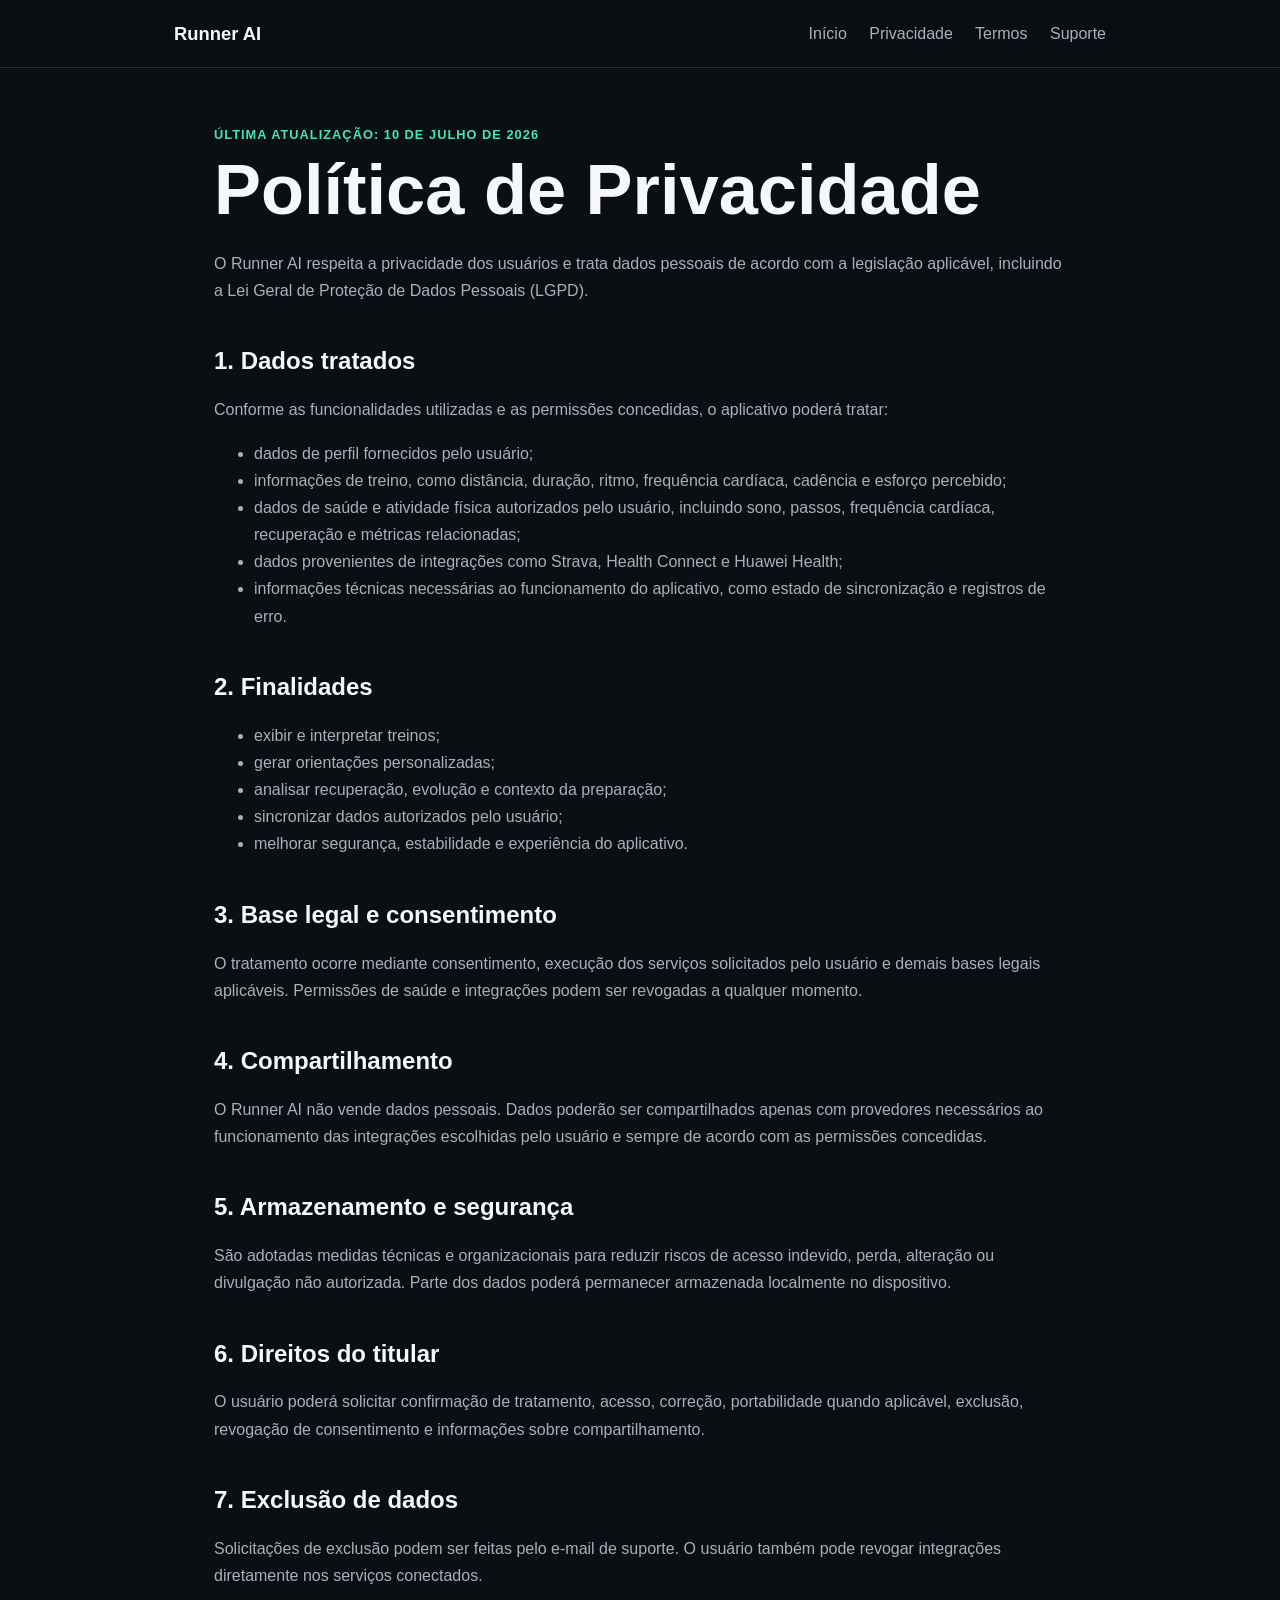
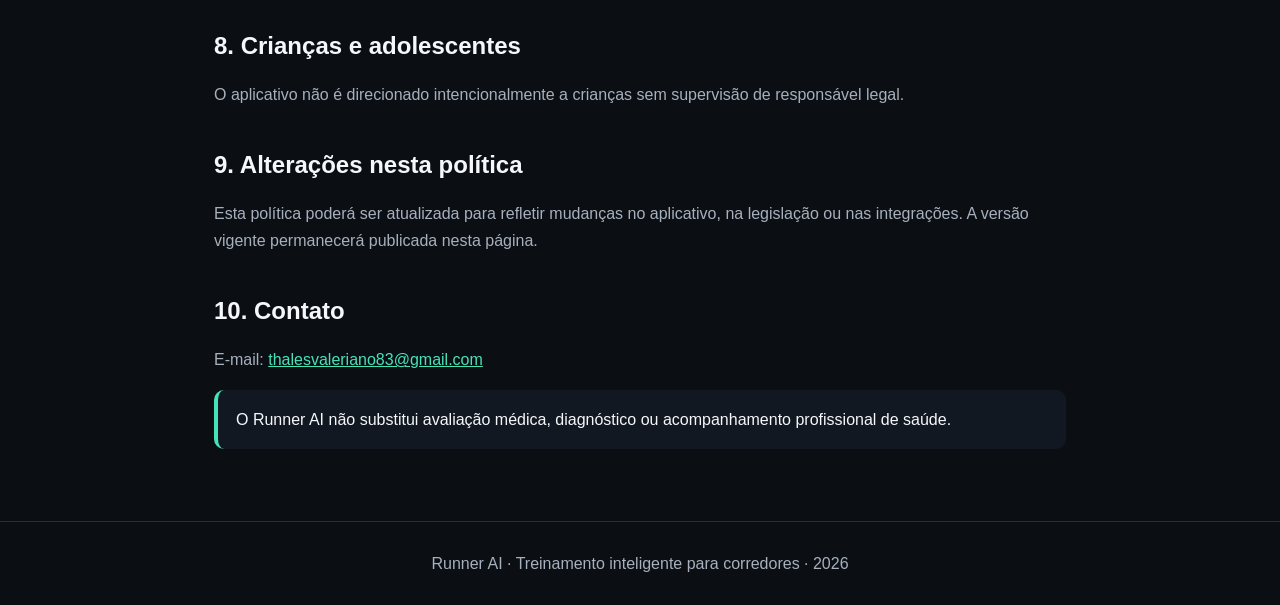
==== privacy-policy.html @ c200697f "Add files via upload" ====
<!DOCTYPE html>
<html lang="pt-BR">
<head>
  <meta charset="UTF-8">
  <meta name="viewport" content="width=device-width, initial-scale=1.0">
  <title>Política de Privacidade · Runner AI</title>
  <link rel="stylesheet" href="style.css">
</head>
<body>
<header>
  <nav>
    <div class="brand">Runner AI</div>
    <div class="links">
      <a href="index.html">Início</a>
      <a href="privacy-policy.html">Privacidade</a>
      <a href="terms.html">Termos</a>
      <a href="support.html">Suporte</a>
    </div>
  </nav>
</header>

<main>
  <div class="badge">Última atualização: 10 de julho de 2026</div>
  <h1>Política de Privacidade</h1>

  <p>O Runner AI respeita a privacidade dos usuários e trata dados pessoais de acordo com a legislação aplicável, incluindo a Lei Geral de Proteção de Dados Pessoais (LGPD).</p>

  <h2>1. Dados tratados</h2>
  <p>Conforme as funcionalidades utilizadas e as permissões concedidas, o aplicativo poderá tratar:</p>
  <ul>
    <li>dados de perfil fornecidos pelo usuário;</li>
    <li>informações de treino, como distância, duração, ritmo, frequência cardíaca, cadência e esforço percebido;</li>
    <li>dados de saúde e atividade física autorizados pelo usuário, incluindo sono, passos, frequência cardíaca, recuperação e métricas relacionadas;</li>
    <li>dados provenientes de integrações como Strava, Health Connect e Huawei Health;</li>
    <li>informações técnicas necessárias ao funcionamento do aplicativo, como estado de sincronização e registros de erro.</li>
  </ul>

  <h2>2. Finalidades</h2>
  <ul>
    <li>exibir e interpretar treinos;</li>
    <li>gerar orientações personalizadas;</li>
    <li>analisar recuperação, evolução e contexto da preparação;</li>
    <li>sincronizar dados autorizados pelo usuário;</li>
    <li>melhorar segurança, estabilidade e experiência do aplicativo.</li>
  </ul>

  <h2>3. Base legal e consentimento</h2>
  <p>O tratamento ocorre mediante consentimento, execução dos serviços solicitados pelo usuário e demais bases legais aplicáveis. Permissões de saúde e integrações podem ser revogadas a qualquer momento.</p>

  <h2>4. Compartilhamento</h2>
  <p>O Runner AI não vende dados pessoais. Dados poderão ser compartilhados apenas com provedores necessários ao funcionamento das integrações escolhidas pelo usuário e sempre de acordo com as permissões concedidas.</p>

  <h2>5. Armazenamento e segurança</h2>
  <p>São adotadas medidas técnicas e organizacionais para reduzir riscos de acesso indevido, perda, alteração ou divulgação não autorizada. Parte dos dados poderá permanecer armazenada localmente no dispositivo.</p>

  <h2>6. Direitos do titular</h2>
  <p>O usuário poderá solicitar confirmação de tratamento, acesso, correção, portabilidade quando aplicável, exclusão, revogação de consentimento e informações sobre compartilhamento.</p>

  <h2>7. Exclusão de dados</h2>
  <p>Solicitações de exclusão podem ser feitas pelo e-mail de suporte. O usuário também pode revogar integrações diretamente nos serviços conectados.</p>

  <h2>8. Crianças e adolescentes</h2>
  <p>O aplicativo não é direcionado intencionalmente a crianças sem supervisão de responsável legal.</p>

  <h2>9. Alterações nesta política</h2>
  <p>Esta política poderá ser atualizada para refletir mudanças no aplicativo, na legislação ou nas integrações. A versão vigente permanecerá publicada nesta página.</p>

  <h2>10. Contato</h2>
  <p>E-mail: <a href="mailto:thalesvaleriano83@gmail.com">thalesvaleriano83@gmail.com</a></p>

  <div class="notice">O Runner AI não substitui avaliação médica, diagnóstico ou acompanhamento profissional de saúde.</div>
</main>
<footer>
  Runner AI · Treinamento inteligente para corredores · 2026
</footer>

</body>
</html>
---- style.css ----
:root {
  --bg: #0b0f14;
  --panel: #121821;
  --text: #f5f7fa;
  --muted: #a7b0bd;
  --accent: #46e3b7;
  --border: #25303d;
}
* { box-sizing: border-box; }
body {
  margin: 0;
  font-family: Inter, Arial, Helvetica, sans-serif;
  background: var(--bg);
  color: var(--text);
  line-height: 1.7;
}
header {
  border-bottom: 1px solid var(--border);
  background: rgba(11,15,20,.96);
  position: sticky;
  top: 0;
}
nav {
  max-width: 980px;
  margin: 0 auto;
  padding: 18px 24px;
  display: flex;
  align-items: center;
  justify-content: space-between;
  gap: 20px;
}
.brand { font-weight: 800; font-size: 1.15rem; }
.links a {
  color: var(--muted);
  text-decoration: none;
  margin-left: 18px;
}
.links a:hover { color: var(--accent); }
main {
  max-width: 900px;
  margin: 0 auto;
  padding: 56px 24px 72px;
}
.hero {
  background: linear-gradient(135deg, #121821, #0f241f);
  border: 1px solid var(--border);
  border-radius: 24px;
  padding: 48px;
}
h1, h2, h3 { line-height: 1.25; }
h1 { font-size: clamp(2.2rem, 6vw, 4.4rem); margin: 0 0 14px; }
h2 { margin-top: 42px; }
p, li { color: var(--muted); }
.badge {
  color: var(--accent);
  font-weight: 700;
  letter-spacing: .08em;
  text-transform: uppercase;
  font-size: .8rem;
}
.card-grid {
  display: grid;
  grid-template-columns: repeat(auto-fit, minmax(220px, 1fr));
  gap: 18px;
  margin-top: 30px;
}
.card {
  background: var(--panel);
  border: 1px solid var(--border);
  border-radius: 18px;
  padding: 22px;
}
a { color: var(--accent); }
footer {
  border-top: 1px solid var(--border);
  color: var(--muted);
  text-align: center;
  padding: 28px 20px;
}
.notice {
  border-left: 4px solid var(--accent);
  background: var(--panel);
  padding: 16px 18px;
  border-radius: 10px;
}
@media (max-width: 680px) {
  nav { align-items: flex-start; flex-direction: column; }
  .links a { margin: 0 14px 0 0; }
  .hero { padding: 30px 24px; }
}
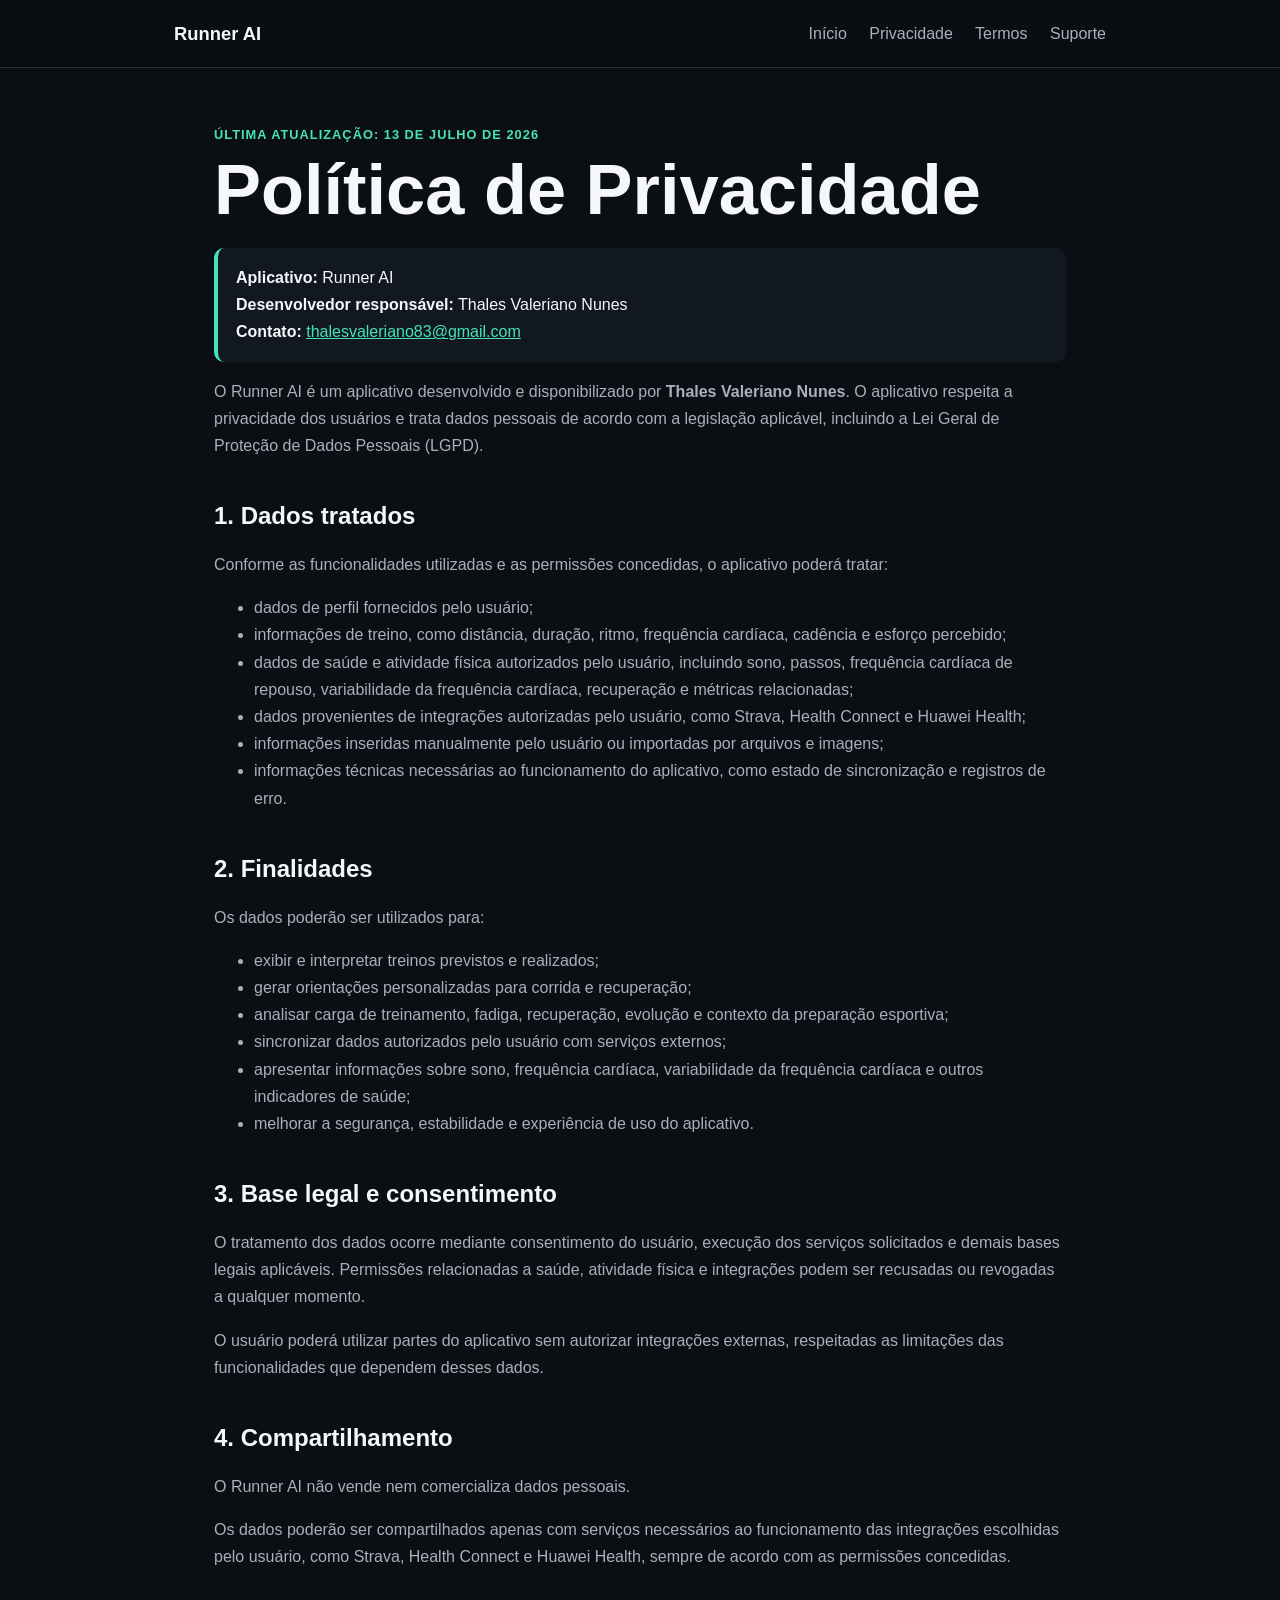
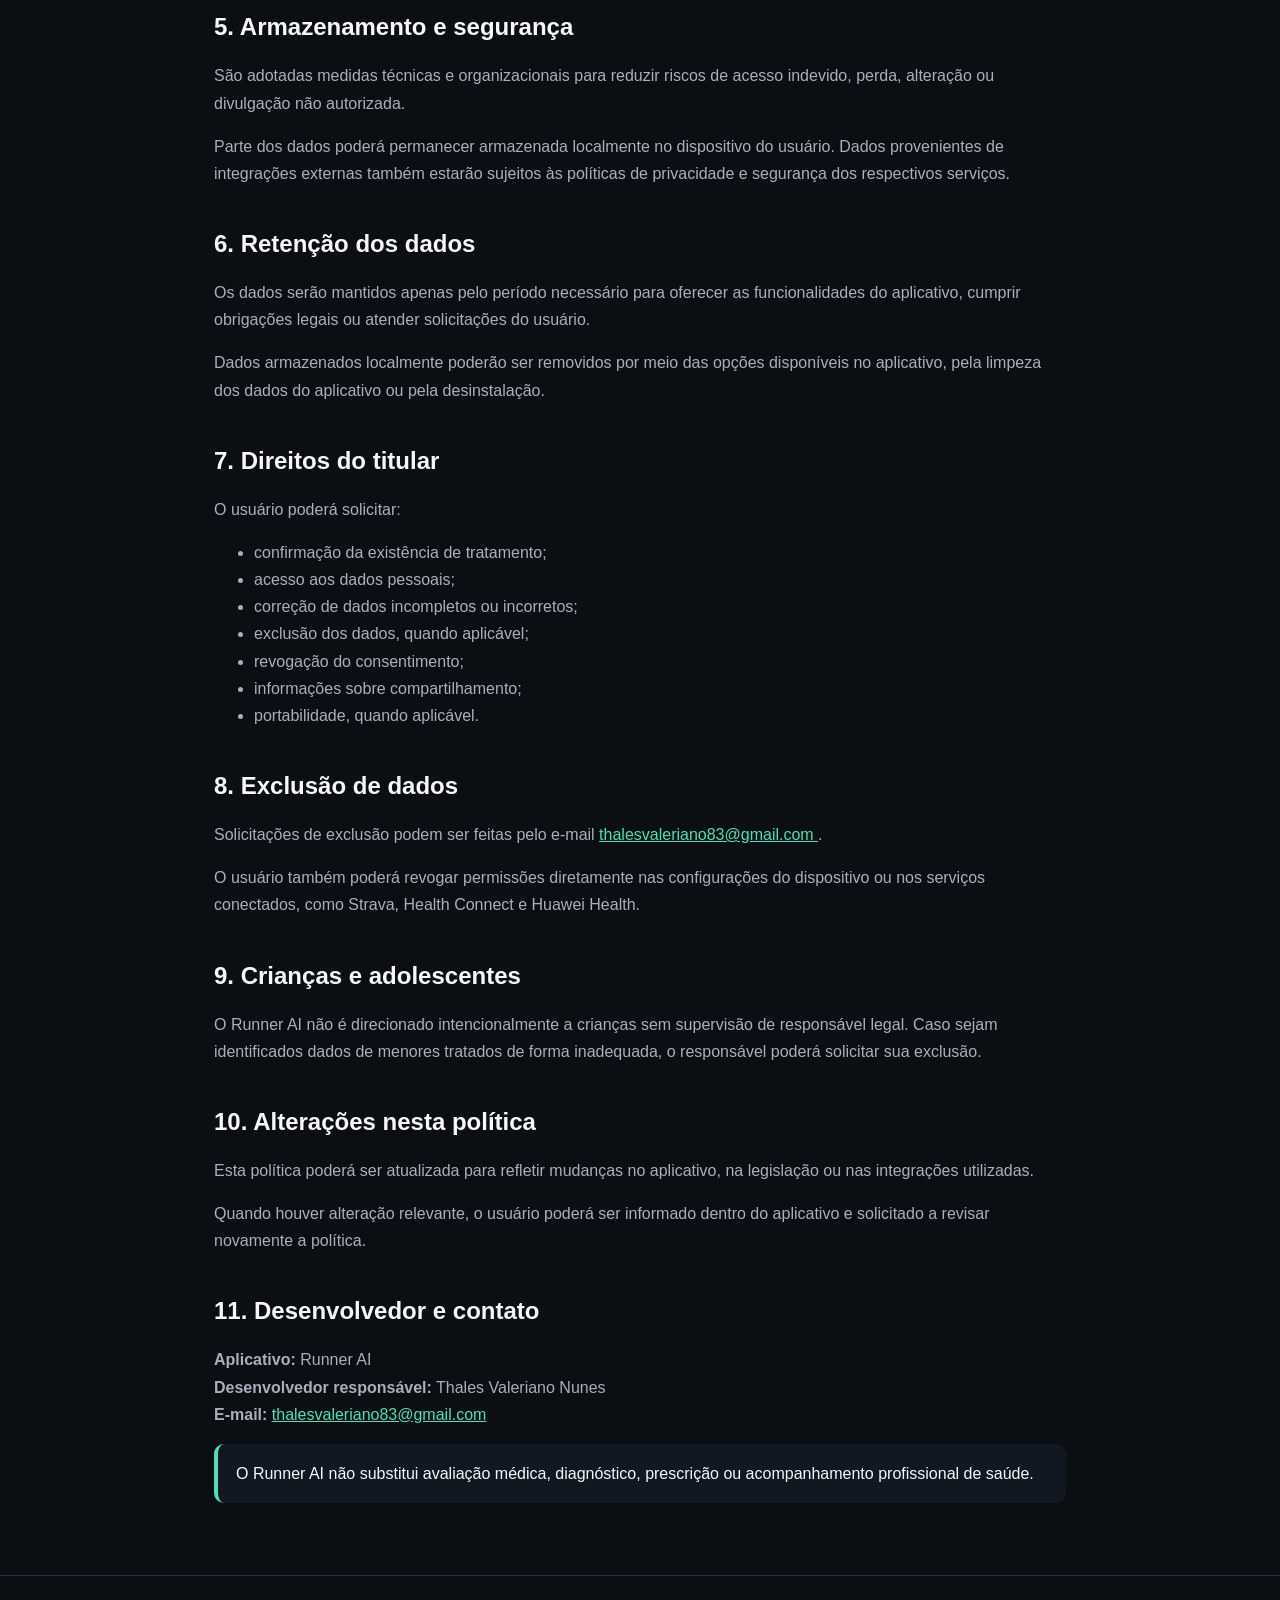
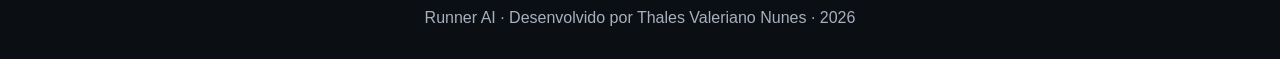
==== commit acc12bee: "Update privacy-policy.html" ====
--- a/privacy-policy.html
+++ b/privacy-policy.html
@@ -6,10 +6,12 @@
   <title>Política de Privacidade · Runner AI</title>
   <link rel="stylesheet" href="style.css">
 </head>
+
 <body>
 <header>
   <nav>
     <div class="brand">Runner AI</div>
+
     <div class="links">
       <a href="index.html">Início</a>
       <a href="privacy-policy.html">Privacidade</a>
@@ -20,58 +22,219 @@
 </header>
 
 <main>
-  <div class="badge">Última atualização: 10 de julho de 2026</div>
+  <div class="badge">
+    Última atualização: 13 de julho de 2026
+  </div>
+
   <h1>Política de Privacidade</h1>
 
-  <p>O Runner AI respeita a privacidade dos usuários e trata dados pessoais de acordo com a legislação aplicável, incluindo a Lei Geral de Proteção de Dados Pessoais (LGPD).</p>
+  <div class="notice">
+    <strong>Aplicativo:</strong> Runner AI<br>
+    <strong>Desenvolvedor responsável:</strong> Thales Valeriano Nunes<br>
+    <strong>Contato:</strong>
+    <a href="mailto:thalesvaleriano83@gmail.com">
+      thalesvaleriano83@gmail.com
+    </a>
+  </div>
+
+  <p>
+    O Runner AI é um aplicativo desenvolvido e disponibilizado por
+    <strong>Thales Valeriano Nunes</strong>. O aplicativo respeita a
+    privacidade dos usuários e trata dados pessoais de acordo com a
+    legislação aplicável, incluindo a Lei Geral de Proteção de Dados
+    Pessoais (LGPD).
+  </p>
 
   <h2>1. Dados tratados</h2>
-  <p>Conforme as funcionalidades utilizadas e as permissões concedidas, o aplicativo poderá tratar:</p>
+
+  <p>
+    Conforme as funcionalidades utilizadas e as permissões concedidas,
+    o aplicativo poderá tratar:
+  </p>
+
   <ul>
     <li>dados de perfil fornecidos pelo usuário;</li>
-    <li>informações de treino, como distância, duração, ritmo, frequência cardíaca, cadência e esforço percebido;</li>
-    <li>dados de saúde e atividade física autorizados pelo usuário, incluindo sono, passos, frequência cardíaca, recuperação e métricas relacionadas;</li>
-    <li>dados provenientes de integrações como Strava, Health Connect e Huawei Health;</li>
-    <li>informações técnicas necessárias ao funcionamento do aplicativo, como estado de sincronização e registros de erro.</li>
+
+    <li>
+      informações de treino, como distância, duração, ritmo,
+      frequência cardíaca, cadência e esforço percebido;
+    </li>
+
+    <li>
+      dados de saúde e atividade física autorizados pelo usuário,
+      incluindo sono, passos, frequência cardíaca de repouso,
+      variabilidade da frequência cardíaca, recuperação e métricas
+      relacionadas;
+    </li>
+
+    <li>
+      dados provenientes de integrações autorizadas pelo usuário,
+      como Strava, Health Connect e Huawei Health;
+    </li>
+
+    <li>
+      informações inseridas manualmente pelo usuário ou importadas
+      por arquivos e imagens;
+    </li>
+
+    <li>
+      informações técnicas necessárias ao funcionamento do aplicativo,
+      como estado de sincronização e registros de erro.
+    </li>
   </ul>
 
   <h2>2. Finalidades</h2>
+
+  <p>Os dados poderão ser utilizados para:</p>
+
   <ul>
-    <li>exibir e interpretar treinos;</li>
-    <li>gerar orientações personalizadas;</li>
-    <li>analisar recuperação, evolução e contexto da preparação;</li>
-    <li>sincronizar dados autorizados pelo usuário;</li>
-    <li>melhorar segurança, estabilidade e experiência do aplicativo.</li>
+    <li>exibir e interpretar treinos previstos e realizados;</li>
+
+    <li>gerar orientações personalizadas para corrida e recuperação;</li>
+
+    <li>
+      analisar carga de treinamento, fadiga, recuperação, evolução e
+      contexto da preparação esportiva;
+    </li>
+
+    <li>
+      sincronizar dados autorizados pelo usuário com serviços externos;
+    </li>
+
+    <li>
+      apresentar informações sobre sono, frequência cardíaca,
+      variabilidade da frequência cardíaca e outros indicadores de saúde;
+    </li>
+
+    <li>
+      melhorar a segurança, estabilidade e experiência de uso do aplicativo.
+    </li>
   </ul>
 
   <h2>3. Base legal e consentimento</h2>
-  <p>O tratamento ocorre mediante consentimento, execução dos serviços solicitados pelo usuário e demais bases legais aplicáveis. Permissões de saúde e integrações podem ser revogadas a qualquer momento.</p>
+
+  <p>
+    O tratamento dos dados ocorre mediante consentimento do usuário,
+    execução dos serviços solicitados e demais bases legais aplicáveis.
+    Permissões relacionadas a saúde, atividade física e integrações podem
+    ser recusadas ou revogadas a qualquer momento.
+  </p>
+
+  <p>
+    O usuário poderá utilizar partes do aplicativo sem autorizar
+    integrações externas, respeitadas as limitações das funcionalidades
+    que dependem desses dados.
+  </p>
 
   <h2>4. Compartilhamento</h2>
-  <p>O Runner AI não vende dados pessoais. Dados poderão ser compartilhados apenas com provedores necessários ao funcionamento das integrações escolhidas pelo usuário e sempre de acordo com as permissões concedidas.</p>
+
+  <p>
+    O Runner AI não vende nem comercializa dados pessoais.
+  </p>
+
+  <p>
+    Os dados poderão ser compartilhados apenas com serviços necessários
+    ao funcionamento das integrações escolhidas pelo usuário, como Strava,
+    Health Connect e Huawei Health, sempre de acordo com as permissões
+    concedidas.
+  </p>
 
   <h2>5. Armazenamento e segurança</h2>
-  <p>São adotadas medidas técnicas e organizacionais para reduzir riscos de acesso indevido, perda, alteração ou divulgação não autorizada. Parte dos dados poderá permanecer armazenada localmente no dispositivo.</p>
-
-  <h2>6. Direitos do titular</h2>
-  <p>O usuário poderá solicitar confirmação de tratamento, acesso, correção, portabilidade quando aplicável, exclusão, revogação de consentimento e informações sobre compartilhamento.</p>
-
-  <h2>7. Exclusão de dados</h2>
-  <p>Solicitações de exclusão podem ser feitas pelo e-mail de suporte. O usuário também pode revogar integrações diretamente nos serviços conectados.</p>
-
-  <h2>8. Crianças e adolescentes</h2>
-  <p>O aplicativo não é direcionado intencionalmente a crianças sem supervisão de responsável legal.</p>
-
-  <h2>9. Alterações nesta política</h2>
-  <p>Esta política poderá ser atualizada para refletir mudanças no aplicativo, na legislação ou nas integrações. A versão vigente permanecerá publicada nesta página.</p>
-
-  <h2>10. Contato</h2>
-  <p>E-mail: <a href="mailto:thalesvaleriano83@gmail.com">thalesvaleriano83@gmail.com</a></p>
-
-  <div class="notice">O Runner AI não substitui avaliação médica, diagnóstico ou acompanhamento profissional de saúde.</div>
+
+  <p>
+    São adotadas medidas técnicas e organizacionais para reduzir riscos
+    de acesso indevido, perda, alteração ou divulgação não autorizada.
+  </p>
+
+  <p>
+    Parte dos dados poderá permanecer armazenada localmente no dispositivo
+    do usuário. Dados provenientes de integrações externas também estarão
+    sujeitos às políticas de privacidade e segurança dos respectivos
+    serviços.
+  </p>
+
+  <h2>6. Retenção dos dados</h2>
+
+  <p>
+    Os dados serão mantidos apenas pelo período necessário para oferecer
+    as funcionalidades do aplicativo, cumprir obrigações legais ou atender
+    solicitações do usuário.
+  </p>
+
+  <p>
+    Dados armazenados localmente poderão ser removidos por meio das opções
+    disponíveis no aplicativo, pela limpeza dos dados do aplicativo ou pela
+    desinstalação.
+  </p>
+
+  <h2>7. Direitos do titular</h2>
+
+  <p>O usuário poderá solicitar:</p>
+
+  <ul>
+    <li>confirmação da existência de tratamento;</li>
+    <li>acesso aos dados pessoais;</li>
+    <li>correção de dados incompletos ou incorretos;</li>
+    <li>exclusão dos dados, quando aplicável;</li>
+    <li>revogação do consentimento;</li>
+    <li>informações sobre compartilhamento;</li>
+    <li>portabilidade, quando aplicável.</li>
+  </ul>
+
+  <h2>8. Exclusão de dados</h2>
+
+  <p>
+    Solicitações de exclusão podem ser feitas pelo e-mail
+    <a href="mailto:thalesvaleriano83@gmail.com">
+      thalesvaleriano83@gmail.com
+    </a>.
+  </p>
+
+  <p>
+    O usuário também poderá revogar permissões diretamente nas configurações
+    do dispositivo ou nos serviços conectados, como Strava, Health Connect
+    e Huawei Health.
+  </p>
+
+  <h2>9. Crianças e adolescentes</h2>
+
+  <p>
+    O Runner AI não é direcionado intencionalmente a crianças sem supervisão
+    de responsável legal. Caso sejam identificados dados de menores tratados
+    de forma inadequada, o responsável poderá solicitar sua exclusão.
+  </p>
+
+  <h2>10. Alterações nesta política</h2>
+
+  <p>
+    Esta política poderá ser atualizada para refletir mudanças no aplicativo,
+    na legislação ou nas integrações utilizadas.
+  </p>
+
+  <p>
+    Quando houver alteração relevante, o usuário poderá ser informado dentro
+    do aplicativo e solicitado a revisar novamente a política.
+  </p>
+
+  <h2>11. Desenvolvedor e contato</h2>
+
+  <p>
+    <strong>Aplicativo:</strong> Runner AI<br>
+    <strong>Desenvolvedor responsável:</strong> Thales Valeriano Nunes<br>
+    <strong>E-mail:</strong>
+    <a href="mailto:thalesvaleriano83@gmail.com">
+      thalesvaleriano83@gmail.com
+    </a>
+  </p>
+
+  <div class="notice">
+    O Runner AI não substitui avaliação médica, diagnóstico, prescrição
+    ou acompanhamento profissional de saúde.
+  </div>
 </main>
+
 <footer>
-  Runner AI · Treinamento inteligente para corredores · 2026
+  Runner AI · Desenvolvido por Thales Valeriano Nunes · 2026
 </footer>
 
 </body>
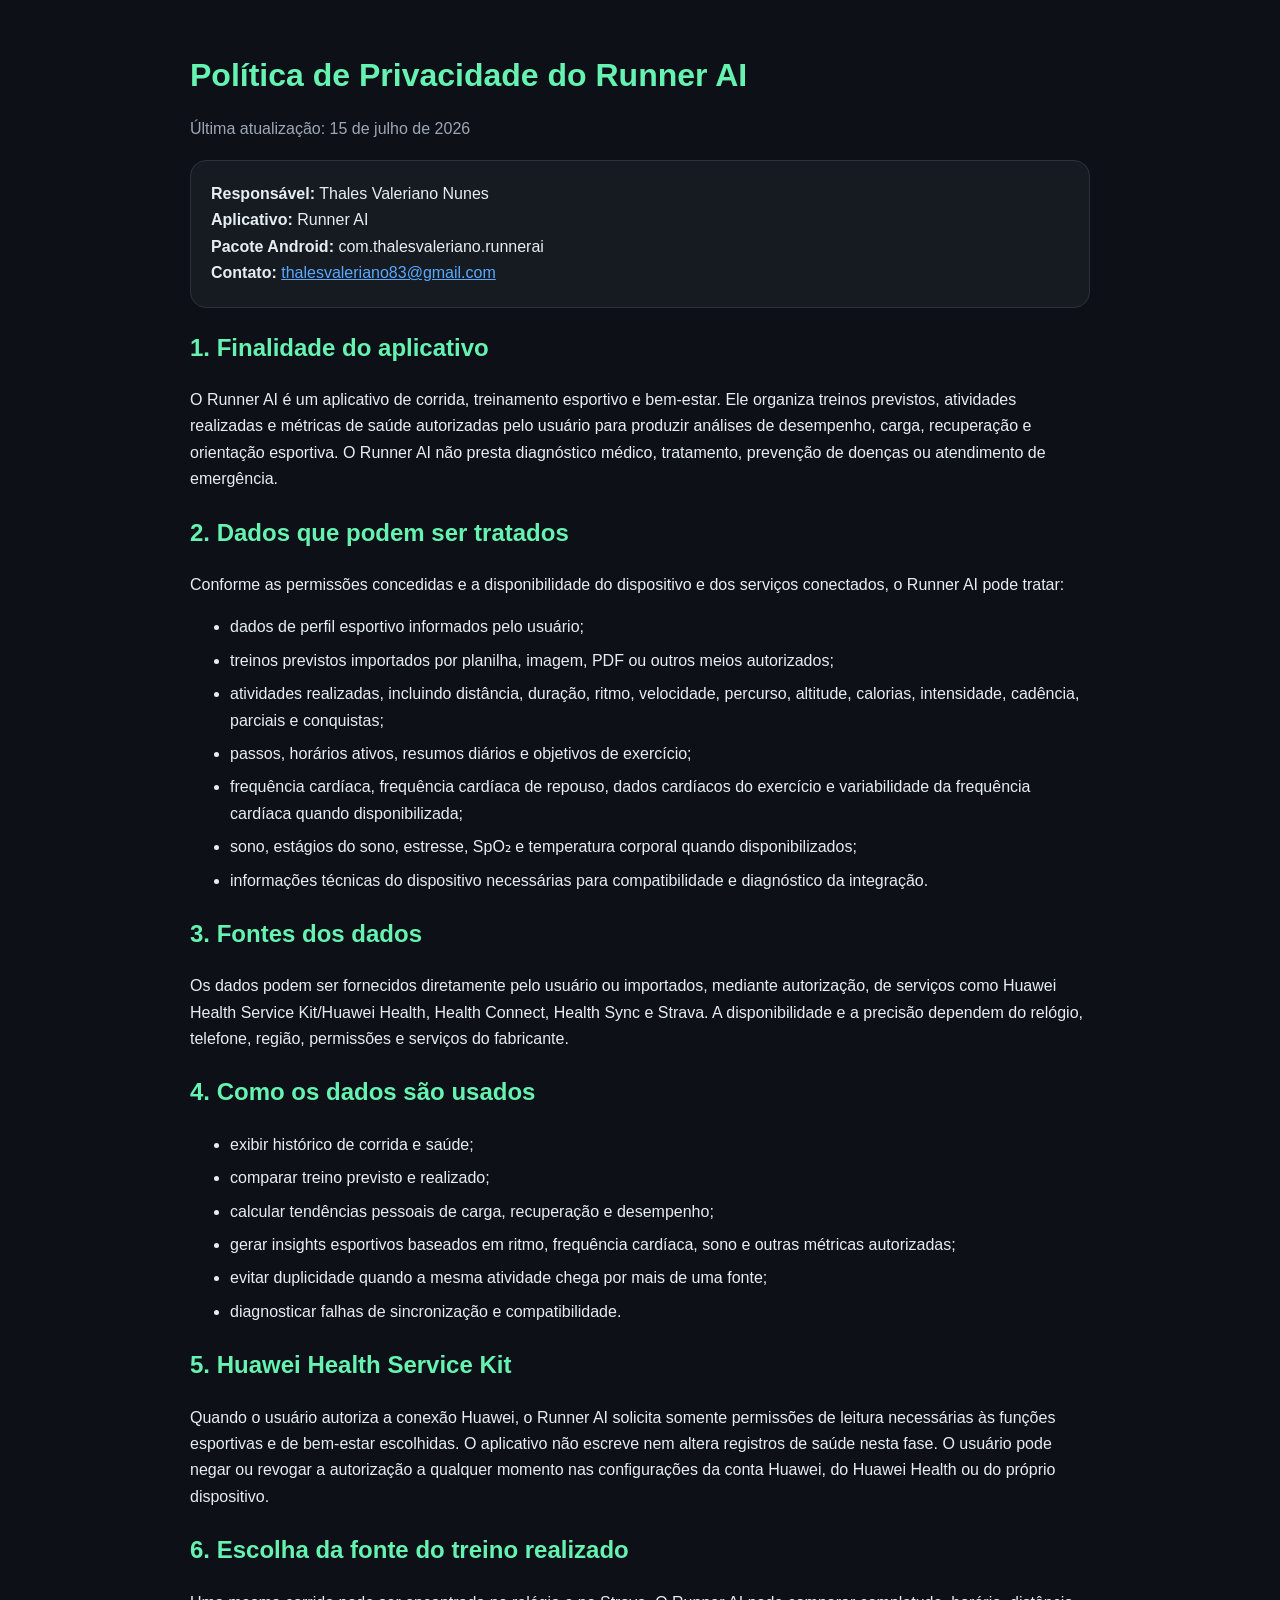
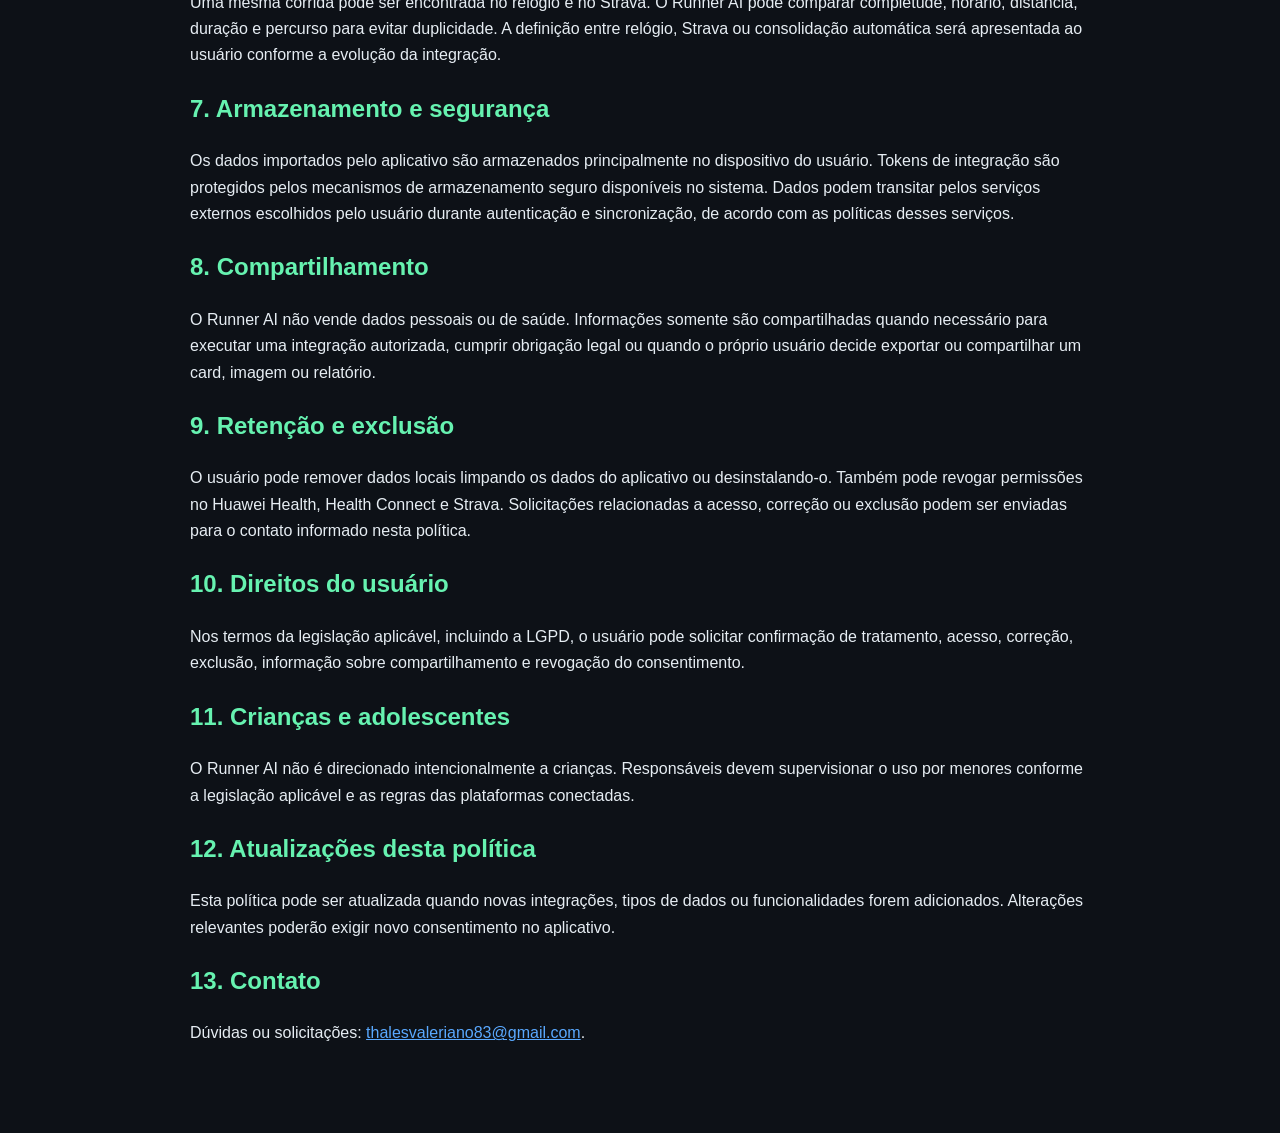
==== commit 2681c099: "Add files via upload" ====
--- a/privacy-policy.html
+++ b/privacy-policy.html
@@ -1,241 +1,87 @@
-<!DOCTYPE html>
+<!doctype html>
 <html lang="pt-BR">
 <head>
-  <meta charset="UTF-8">
-  <meta name="viewport" content="width=device-width, initial-scale=1.0">
-  <title>Política de Privacidade · Runner AI</title>
-  <link rel="stylesheet" href="style.css">
+  <meta charset="utf-8">
+  <meta name="viewport" content="width=device-width, initial-scale=1">
+  <title>Política de Privacidade — Runner AI</title>
+  <style>
+    :root { color-scheme: dark; }
+    body { margin:0; font-family:Arial,Helvetica,sans-serif; background:#0d1117; color:#e6edf3; line-height:1.65; }
+    main { max-width:900px; margin:auto; padding:36px 22px 70px; }
+    h1,h2 { color:#66f2b0; }
+    h1 { line-height:1.15; }
+    .meta { color:#9da7b3; }
+    .card { background:#161b22; border:1px solid #2a333d; border-radius:16px; padding:20px; margin:18px 0; }
+    a { color:#5aa9ff; }
+    li { margin:7px 0; }
+  </style>
 </head>
+<body>
+<main>
+  <h1>Política de Privacidade do Runner AI</h1>
+  <p class="meta">Última atualização: 15 de julho de 2026</p>
 
-<body>
-<header>
-  <nav>
-    <div class="brand">Runner AI</div>
-
-    <div class="links">
-      <a href="index.html">Início</a>
-      <a href="privacy-policy.html">Privacidade</a>
-      <a href="terms.html">Termos</a>
-      <a href="support.html">Suporte</a>
-    </div>
-  </nav>
-</header>
-
-<main>
-  <div class="badge">
-    Última atualização: 13 de julho de 2026
+  <div class="card">
+    <strong>Responsável:</strong> Thales Valeriano Nunes<br>
+    <strong>Aplicativo:</strong> Runner AI<br>
+    <strong>Pacote Android:</strong> com.thalesvaleriano.runnerai<br>
+    <strong>Contato:</strong> <a href="mailto:thalesvaleriano83@gmail.com">thalesvaleriano83@gmail.com</a>
   </div>
 
-  <h1>Política de Privacidade</h1>
+  <h2>1. Finalidade do aplicativo</h2>
+  <p>O Runner AI é um aplicativo de corrida, treinamento esportivo e bem-estar. Ele organiza treinos previstos, atividades realizadas e métricas de saúde autorizadas pelo usuário para produzir análises de desempenho, carga, recuperação e orientação esportiva. O Runner AI não presta diagnóstico médico, tratamento, prevenção de doenças ou atendimento de emergência.</p>
 
-  <div class="notice">
-    <strong>Aplicativo:</strong> Runner AI<br>
-    <strong>Desenvolvedor responsável:</strong> Thales Valeriano Nunes<br>
-    <strong>Contato:</strong>
-    <a href="mailto:thalesvaleriano83@gmail.com">
-      thalesvaleriano83@gmail.com
-    </a>
-  </div>
-
-  <p>
-    O Runner AI é um aplicativo desenvolvido e disponibilizado por
-    <strong>Thales Valeriano Nunes</strong>. O aplicativo respeita a
-    privacidade dos usuários e trata dados pessoais de acordo com a
-    legislação aplicável, incluindo a Lei Geral de Proteção de Dados
-    Pessoais (LGPD).
-  </p>
-
-  <h2>1. Dados tratados</h2>
-
-  <p>
-    Conforme as funcionalidades utilizadas e as permissões concedidas,
-    o aplicativo poderá tratar:
-  </p>
-
+  <h2>2. Dados que podem ser tratados</h2>
+  <p>Conforme as permissões concedidas e a disponibilidade do dispositivo e dos serviços conectados, o Runner AI pode tratar:</p>
   <ul>
-    <li>dados de perfil fornecidos pelo usuário;</li>
-
-    <li>
-      informações de treino, como distância, duração, ritmo,
-      frequência cardíaca, cadência e esforço percebido;
-    </li>
-
-    <li>
-      dados de saúde e atividade física autorizados pelo usuário,
-      incluindo sono, passos, frequência cardíaca de repouso,
-      variabilidade da frequência cardíaca, recuperação e métricas
-      relacionadas;
-    </li>
-
-    <li>
-      dados provenientes de integrações autorizadas pelo usuário,
-      como Strava, Health Connect e Huawei Health;
-    </li>
-
-    <li>
-      informações inseridas manualmente pelo usuário ou importadas
-      por arquivos e imagens;
-    </li>
-
-    <li>
-      informações técnicas necessárias ao funcionamento do aplicativo,
-      como estado de sincronização e registros de erro.
-    </li>
+    <li>dados de perfil esportivo informados pelo usuário;</li>
+    <li>treinos previstos importados por planilha, imagem, PDF ou outros meios autorizados;</li>
+    <li>atividades realizadas, incluindo distância, duração, ritmo, velocidade, percurso, altitude, calorias, intensidade, cadência, parciais e conquistas;</li>
+    <li>passos, horários ativos, resumos diários e objetivos de exercício;</li>
+    <li>frequência cardíaca, frequência cardíaca de repouso, dados cardíacos do exercício e variabilidade da frequência cardíaca quando disponibilizada;</li>
+    <li>sono, estágios do sono, estresse, SpO₂ e temperatura corporal quando disponibilizados;</li>
+    <li>informações técnicas do dispositivo necessárias para compatibilidade e diagnóstico da integração.</li>
   </ul>
 
-  <h2>2. Finalidades</h2>
+  <h2>3. Fontes dos dados</h2>
+  <p>Os dados podem ser fornecidos diretamente pelo usuário ou importados, mediante autorização, de serviços como Huawei Health Service Kit/Huawei Health, Health Connect, Health Sync e Strava. A disponibilidade e a precisão dependem do relógio, telefone, região, permissões e serviços do fabricante.</p>
 
-  <p>Os dados poderão ser utilizados para:</p>
-
+  <h2>4. Como os dados são usados</h2>
   <ul>
-    <li>exibir e interpretar treinos previstos e realizados;</li>
-
-    <li>gerar orientações personalizadas para corrida e recuperação;</li>
-
-    <li>
-      analisar carga de treinamento, fadiga, recuperação, evolução e
-      contexto da preparação esportiva;
-    </li>
-
-    <li>
-      sincronizar dados autorizados pelo usuário com serviços externos;
-    </li>
-
-    <li>
-      apresentar informações sobre sono, frequência cardíaca,
-      variabilidade da frequência cardíaca e outros indicadores de saúde;
-    </li>
-
-    <li>
-      melhorar a segurança, estabilidade e experiência de uso do aplicativo.
-    </li>
+    <li>exibir histórico de corrida e saúde;</li>
+    <li>comparar treino previsto e realizado;</li>
+    <li>calcular tendências pessoais de carga, recuperação e desempenho;</li>
+    <li>gerar insights esportivos baseados em ritmo, frequência cardíaca, sono e outras métricas autorizadas;</li>
+    <li>evitar duplicidade quando a mesma atividade chega por mais de uma fonte;</li>
+    <li>diagnosticar falhas de sincronização e compatibilidade.</li>
   </ul>
 
-  <h2>3. Base legal e consentimento</h2>
+  <h2>5. Huawei Health Service Kit</h2>
+  <p>Quando o usuário autoriza a conexão Huawei, o Runner AI solicita somente permissões de leitura necessárias às funções esportivas e de bem-estar escolhidas. O aplicativo não escreve nem altera registros de saúde nesta fase. O usuário pode negar ou revogar a autorização a qualquer momento nas configurações da conta Huawei, do Huawei Health ou do próprio dispositivo.</p>
 
-  <p>
-    O tratamento dos dados ocorre mediante consentimento do usuário,
-    execução dos serviços solicitados e demais bases legais aplicáveis.
-    Permissões relacionadas a saúde, atividade física e integrações podem
-    ser recusadas ou revogadas a qualquer momento.
-  </p>
+  <h2>6. Escolha da fonte do treino realizado</h2>
+  <p>Uma mesma corrida pode ser encontrada no relógio e no Strava. O Runner AI pode comparar completude, horário, distância, duração e percurso para evitar duplicidade. A definição entre relógio, Strava ou consolidação automática será apresentada ao usuário conforme a evolução da integração.</p>
 
-  <p>
-    O usuário poderá utilizar partes do aplicativo sem autorizar
-    integrações externas, respeitadas as limitações das funcionalidades
-    que dependem desses dados.
-  </p>
+  <h2>7. Armazenamento e segurança</h2>
+  <p>Os dados importados pelo aplicativo são armazenados principalmente no dispositivo do usuário. Tokens de integração são protegidos pelos mecanismos de armazenamento seguro disponíveis no sistema. Dados podem transitar pelos serviços externos escolhidos pelo usuário durante autenticação e sincronização, de acordo com as políticas desses serviços.</p>
 
-  <h2>4. Compartilhamento</h2>
+  <h2>8. Compartilhamento</h2>
+  <p>O Runner AI não vende dados pessoais ou de saúde. Informações somente são compartilhadas quando necessário para executar uma integração autorizada, cumprir obrigação legal ou quando o próprio usuário decide exportar ou compartilhar um card, imagem ou relatório.</p>
 
-  <p>
-    O Runner AI não vende nem comercializa dados pessoais.
-  </p>
+  <h2>9. Retenção e exclusão</h2>
+  <p>O usuário pode remover dados locais limpando os dados do aplicativo ou desinstalando-o. Também pode revogar permissões no Huawei Health, Health Connect e Strava. Solicitações relacionadas a acesso, correção ou exclusão podem ser enviadas para o contato informado nesta política.</p>
 
-  <p>
-    Os dados poderão ser compartilhados apenas com serviços necessários
-    ao funcionamento das integrações escolhidas pelo usuário, como Strava,
-    Health Connect e Huawei Health, sempre de acordo com as permissões
-    concedidas.
-  </p>
+  <h2>10. Direitos do usuário</h2>
+  <p>Nos termos da legislação aplicável, incluindo a LGPD, o usuário pode solicitar confirmação de tratamento, acesso, correção, exclusão, informação sobre compartilhamento e revogação do consentimento.</p>
 
-  <h2>5. Armazenamento e segurança</h2>
+  <h2>11. Crianças e adolescentes</h2>
+  <p>O Runner AI não é direcionado intencionalmente a crianças. Responsáveis devem supervisionar o uso por menores conforme a legislação aplicável e as regras das plataformas conectadas.</p>
 
-  <p>
-    São adotadas medidas técnicas e organizacionais para reduzir riscos
-    de acesso indevido, perda, alteração ou divulgação não autorizada.
-  </p>
+  <h2>12. Atualizações desta política</h2>
+  <p>Esta política pode ser atualizada quando novas integrações, tipos de dados ou funcionalidades forem adicionados. Alterações relevantes poderão exigir novo consentimento no aplicativo.</p>
 
-  <p>
-    Parte dos dados poderá permanecer armazenada localmente no dispositivo
-    do usuário. Dados provenientes de integrações externas também estarão
-    sujeitos às políticas de privacidade e segurança dos respectivos
-    serviços.
-  </p>
-
-  <h2>6. Retenção dos dados</h2>
-
-  <p>
-    Os dados serão mantidos apenas pelo período necessário para oferecer
-    as funcionalidades do aplicativo, cumprir obrigações legais ou atender
-    solicitações do usuário.
-  </p>
-
-  <p>
-    Dados armazenados localmente poderão ser removidos por meio das opções
-    disponíveis no aplicativo, pela limpeza dos dados do aplicativo ou pela
-    desinstalação.
-  </p>
-
-  <h2>7. Direitos do titular</h2>
-
-  <p>O usuário poderá solicitar:</p>
-
-  <ul>
-    <li>confirmação da existência de tratamento;</li>
-    <li>acesso aos dados pessoais;</li>
-    <li>correção de dados incompletos ou incorretos;</li>
-    <li>exclusão dos dados, quando aplicável;</li>
-    <li>revogação do consentimento;</li>
-    <li>informações sobre compartilhamento;</li>
-    <li>portabilidade, quando aplicável.</li>
-  </ul>
-
-  <h2>8. Exclusão de dados</h2>
-
-  <p>
-    Solicitações de exclusão podem ser feitas pelo e-mail
-    <a href="mailto:thalesvaleriano83@gmail.com">
-      thalesvaleriano83@gmail.com
-    </a>.
-  </p>
-
-  <p>
-    O usuário também poderá revogar permissões diretamente nas configurações
-    do dispositivo ou nos serviços conectados, como Strava, Health Connect
-    e Huawei Health.
-  </p>
-
-  <h2>9. Crianças e adolescentes</h2>
-
-  <p>
-    O Runner AI não é direcionado intencionalmente a crianças sem supervisão
-    de responsável legal. Caso sejam identificados dados de menores tratados
-    de forma inadequada, o responsável poderá solicitar sua exclusão.
-  </p>
-
-  <h2>10. Alterações nesta política</h2>
-
-  <p>
-    Esta política poderá ser atualizada para refletir mudanças no aplicativo,
-    na legislação ou nas integrações utilizadas.
-  </p>
-
-  <p>
-    Quando houver alteração relevante, o usuário poderá ser informado dentro
-    do aplicativo e solicitado a revisar novamente a política.
-  </p>
-
-  <h2>11. Desenvolvedor e contato</h2>
-
-  <p>
-    <strong>Aplicativo:</strong> Runner AI<br>
-    <strong>Desenvolvedor responsável:</strong> Thales Valeriano Nunes<br>
-    <strong>E-mail:</strong>
-    <a href="mailto:thalesvaleriano83@gmail.com">
-      thalesvaleriano83@gmail.com
-    </a>
-  </p>
-
-  <div class="notice">
-    O Runner AI não substitui avaliação médica, diagnóstico, prescrição
-    ou acompanhamento profissional de saúde.
-  </div>
+  <h2>13. Contato</h2>
+  <p>Dúvidas ou solicitações: <a href="mailto:thalesvaleriano83@gmail.com">thalesvaleriano83@gmail.com</a>.</p>
 </main>
-
-<footer>
-  Runner AI · Desenvolvido por Thales Valeriano Nunes · 2026
-</footer>
-
 </body>
 </html>
